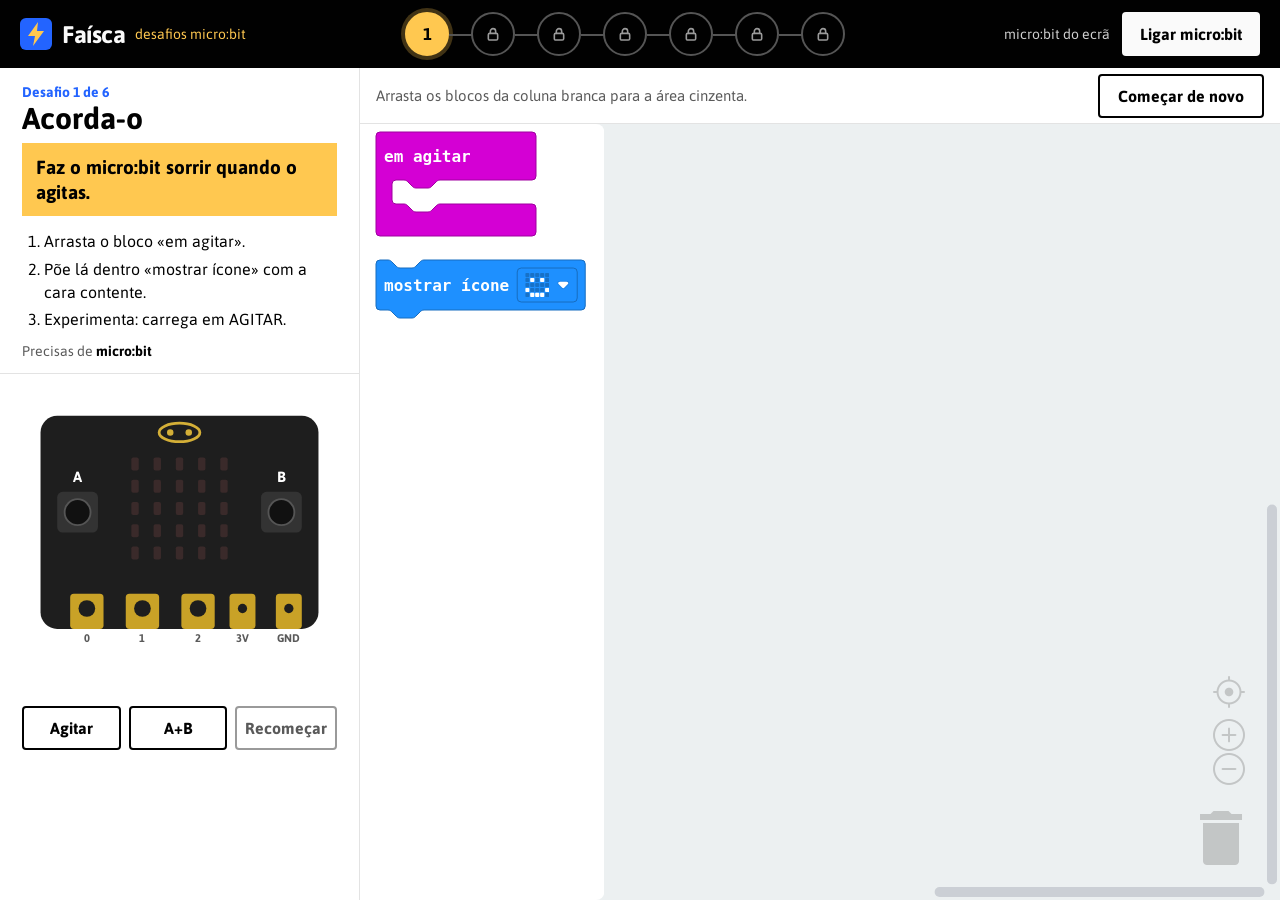
==== desafios/index.html @ 65442a3d "Faísca Desafios: blocos com aspecto MakeCode, 6 desafios que desbloqueiam blocos, micro:bit no ecrã " ====
<!doctype html>
<html lang="pt-PT">
<head>
<meta charset="utf-8">
<meta name="viewport" content="width=device-width, initial-scale=1">
<title>Faísca · Desafios micro:bit</title>
<link rel="icon" href="data:image/svg+xml,%3Csvg xmlns='http://www.w3.org/2000/svg' viewBox='0 0 32 32'%3E%3Crect width='32' height='32' rx='6' fill='%232364ff'/%3E%3Cpath d='M18 4 8 18h7l-2 10 11-15h-7z' fill='%23ffc850'/%3E%3C/svg%3E">
<link rel="stylesheet" href="css/faisca.css">
</head>
<body>
<header class="topo">
  <div class="marca">
    <svg class="marca-icone" viewBox="0 0 32 32" aria-hidden="true"><rect width="32" height="32" rx="6" fill="#2364ff"/><path d="M18 4 8 18h7l-2 10 11-15h-7z" fill="#ffc850"/></svg>
    <span class="marca-nome">Faísca</span>
    <span class="marca-sub">desafios micro:bit</span>
  </div>
  <nav class="caminho" id="caminho" aria-label="Desafios"></nav>
  <div class="ligacao">
    <span class="estado" id="estado" aria-live="polite">micro:bit do ecrã</span>
    <button type="button" class="btn btn-claro" id="btnLigar">Ligar micro:bit</button>
  </div>
</header>

<main class="palco">
  <aside class="lado">
    <section class="missao" aria-labelledby="missaoTitulo">
      <div class="missao-num" id="missaoNum">Desafio 1</div>
      <h1 id="missaoTitulo">Acorda-o</h1>
      <p class="missao-frase" id="missaoFrase"></p>
      <ol class="missao-passos" id="missaoPassos"></ol>
      <div class="missao-material"><span>Precisas de</span> <strong id="missaoMaterial"></strong></div>
    </section>

    <section class="sim" aria-label="micro:bit no ecrã">
      <div class="sim-placa" id="sim"></div>
      <div class="sim-comandos">
        <button type="button" class="btn btn-sim" id="btnAgitar">Agitar</button>
        <button type="button" class="btn btn-sim" id="btnAB">A+B</button>
        <button type="button" class="btn btn-sim" id="btnLuz" hidden>Apagar a luz</button>
        <button type="button" class="btn btn-sim btn-recomecar" id="btnRecomecar" title="Recomeçar o programa">Recomeçar</button>
      </div>
    </section>
  </aside>

  <section class="editor" aria-label="Blocos">
    <div class="editor-barra">
      <span class="editor-dica" id="editorDica">Arrasta os blocos da coluna branca para a área cinzenta.</span>
      <button type="button" class="btn btn-texto" id="btnLimparTudo">Começar de novo</button>
    </div>
    <div id="blocos" class="blocos"></div>
  </section>
</main>

<div class="festa" id="festa" hidden>
  <div class="festa-cartao" role="dialog" aria-modal="true" aria-labelledby="festaTitulo">
    <svg viewBox="0 0 120 120" class="festa-estrela" aria-hidden="true"><path d="M60 8l15 33 36 4-27 24 8 36-32-19-32 19 8-36L9 45l36-4z" fill="#ffc850" stroke="#010101" stroke-width="3" stroke-linejoin="round"/></svg>
    <h2 id="festaTitulo">Conseguiste!</h2>
    <p id="festaTexto">Desbloqueaste blocos novos.</p>
    <div class="festa-botoes">
      <button type="button" class="btn btn-texto" id="btnFicar">Ficar aqui</button>
      <button type="button" class="btn btn-escuro" id="btnSeguinte">Desafio seguinte</button>
    </div>
  </div>
</div>

<script src="vendor/blockly_compressed.js"></script>
<script src="vendor/blockly-msg-pt.js"></script>
<script src="js/blocks.js"></script>
<script src="js/sim.js"></script>
<script src="js/motor.js"></script>
<script src="js/ble.js"></script>
<script src="js/desafios.js"></script>
<script src="js/app.js"></script>
</body>
</html>
---- desafios/css/faisca.css ----
@font-face { font-family: 'Asap'; src: url('../fonts/Asap-Regular_0.ttf') format('truetype'); font-weight: 400; font-display: swap; }
@font-face { font-family: 'Asap'; src: url('../fonts/Asap-Bold_0.ttf') format('truetype'); font-weight: 700; font-display: swap; }

:root {
  --azul: #2364ff;
  --azul-escuro: #1a4fd1;
  --sol: #ffc850;
  --vermelho: #ff5050;
  --tinta: #010101;
  --parede: #fafafa;
  --cinza: #5a5a5a;
  --linha: #e3e3e3;
  --area: #ecf0f1;
}

* { box-sizing: border-box; }
html, body { height: 100%; }
body {
  margin: 0;
  background: var(--parede);
  color: var(--tinta);
  font-family: 'Asap', system-ui, sans-serif;
  display: flex;
  flex-direction: column;
  overflow: hidden;
}

/* ---------------------------------------------------------------- topo */
.topo {
  flex: 0 0 auto;
  height: 68px;
  padding: 0 20px;
  display: flex;
  align-items: center;
  gap: 24px;
  background: var(--tinta);
  color: var(--parede);
}
.marca { display: flex; align-items: center; gap: 10px; flex: 0 0 auto; }
.marca-icone { width: 32px; height: 32px; }
.marca-nome { font-size: 24px; font-weight: 700; letter-spacing: -0.5px; }
.marca-sub { font-size: 14px; color: var(--sol); }

.caminho { flex: 1 1 auto; display: flex; align-items: center; justify-content: center; gap: 0; }
.passo {
  position: relative;
  width: 44px; height: 44px;
  border-radius: 50%;
  border: 2px solid #555;
  background: transparent;
  color: #9a9a9a;
  font: 700 17px 'Asap', sans-serif;
  display: flex; align-items: center; justify-content: center;
  cursor: pointer;
}
.passo + .passo { margin-left: 22px; }
.passo + .passo::before {
  content: ''; position: absolute; right: 100%; top: 50%;
  width: 24px; height: 2px; background: #555; margin-right: 0;
}
.passo.feito { background: var(--azul); border-color: var(--azul); color: #fff; }
.passo.feito + .passo::before, .passo.feito + .passo.feito::before { background: var(--azul); }
.passo.atual { background: var(--sol); border-color: var(--sol); color: var(--tinta); box-shadow: 0 0 0 4px rgba(255, 200, 80, 0.25); }
.passo.fechado { cursor: not-allowed; }
.passo.fechado svg { width: 16px; height: 16px; }
.passo:focus-visible { outline: 3px solid #fff; outline-offset: 3px; }

.ligacao { display: flex; align-items: center; gap: 12px; flex: 0 0 auto; }
.estado { font-size: 14px; color: #cfcfcf; }
.estado.ok { color: var(--sol); font-weight: 700; }

/* ---------------------------------------------------------------- botões */
.btn {
  min-height: 44px;
  padding: 0 18px;
  border-radius: 4px;
  border: 0;
  font: 700 16px 'Asap', sans-serif;
  cursor: pointer;
}
.btn:focus-visible { outline: 3px solid var(--azul); outline-offset: 2px; }
.btn-claro { background: var(--parede); color: var(--tinta); }
.btn-claro:hover { background: #fff; }
.btn-escuro { background: var(--tinta); color: var(--parede); }
.btn-escuro:hover { background: #222; }
.btn-texto { background: transparent; color: var(--tinta); border: 2px solid var(--tinta); }
.btn-sim { background: #fff; color: var(--tinta); border: 2px solid var(--tinta); flex: 1 1 0; padding: 0 8px; }
.btn-sim:hover { background: var(--sol); }
.btn-sim[aria-pressed="true"] { background: var(--tinta); color: var(--parede); }
.btn-recomecar { border-color: #9a9a9a; color: var(--cinza); }

/* ---------------------------------------------------------------- palco */
.palco { flex: 1 1 auto; display: flex; min-height: 0; }
.lado {
  flex: 0 0 360px;
  display: flex;
  flex-direction: column;
  border-right: 1px solid var(--linha);
  background: #fff;
  overflow-y: auto;
}
.missao { padding: 16px 22px 14px; border-bottom: 1px solid var(--linha); }
.missao-num { font-size: 14px; font-weight: 700; color: var(--azul); }
.missao h1 { margin: 2px 0 8px; font-size: 30px; line-height: 1.1; }
.missao-frase {
  margin: 0 0 14px;
  padding: 12px 14px;
  background: var(--sol);
  font-size: 19px;
  font-weight: 700;
  line-height: 1.3;
}
.missao-passos { margin: 0 0 12px; padding-left: 22px; font-size: 16px; line-height: 1.45; }
.missao-passos li + li { margin-top: 4px; }
.missao-material { font-size: 14px; color: var(--cinza); }
.missao-material strong { color: var(--tinta); }

.sim { padding: 14px 22px 20px; display: flex; flex-direction: column; gap: 12px; }
.sim-placa svg { width: 100%; height: auto; max-height: 34vh; display: block; margin: 0 auto; }
.sim-comandos { display: flex; gap: 8px; flex-wrap: wrap; }
.sim-toque { cursor: pointer; outline: none; }
.sim-toque:hover > *:first-child, .sim-toque:focus-visible > *:first-child { filter: brightness(1.35); }
.sim-led { transition: opacity 60ms linear; }
@keyframes agitar { 0%,100% { transform: rotate(0) } 20% { transform: rotate(-4deg) } 40% { transform: rotate(4deg) } 60% { transform: rotate(-3deg) } 80% { transform: rotate(2deg) } }
.a-agitar { animation: agitar 420ms ease-in-out; transform-origin: 50% 50%; }

/* ---------------------------------------------------------------- editor */
.editor { flex: 1 1 auto; display: flex; flex-direction: column; min-width: 0; }
.editor-barra {
  flex: 0 0 auto;
  height: 56px;
  padding: 0 16px;
  display: flex; align-items: center; justify-content: space-between; gap: 16px;
  border-bottom: 1px solid var(--linha);
  background: #fff;
}
.editor-dica { font-size: 15px; color: var(--cinza); }
.blocos { flex: 1 1 auto; position: relative; min-height: 0; }

/* Blockly: como o MakeCode */
.blocklyFlyoutLabelText { fill: #5a5a5a !important; font: 700 14px 'Asap', sans-serif !important; }
.valor.blocklyShadow > .blocklyField .blocklyText { fill: #575e75 !important; }
.valor.blocklyShadow > .blocklyField image { filter: brightness(0.34); }
.valor.blocklyShadow > path.blocklyPath { stroke: #bfbfbf; }
.blocklyMainBackground { stroke: none !important; }
.blocklyFlyoutBackground { fill: #fff !important; }
.blocklyDropDownDiv { font-family: 'Asap', sans-serif; }
.blocklyMenuItem { font-family: 'Asap', sans-serif !important; font-size: 16px !important; }

/* ---------------------------------------------------------------- festa */
.festa {
  position: fixed; inset: 0;
  background: rgba(1, 1, 1, 0.55);
  display: flex; align-items: center; justify-content: center;
  z-index: 100;
}
.festa[hidden] { display: none; }
.festa-cartao {
  width: min(460px, calc(100vw - 32px));
  padding: 32px 32px 28px;
  background: #fff;
  border-radius: 4px;
  text-align: center;
}
.festa-estrela { width: 96px; height: 96px; animation: salto 600ms ease-out; }
@keyframes salto { 0% { transform: scale(0.3) rotate(-20deg); } 70% { transform: scale(1.1); } 100% { transform: scale(1); } }
.festa h2 { margin: 8px 0 6px; font-size: 34px; }
.festa p { margin: 0 0 22px; font-size: 18px; }
.festa-botoes { display: flex; gap: 12px; justify-content: center; flex-wrap: wrap; }

@media (max-width: 900px) {
  body { overflow: auto; }
  .topo { height: auto; flex-wrap: wrap; padding: 10px 16px; gap: 10px; }
  .caminho { order: 3; flex-basis: 100%; }
  .palco { flex-direction: column; }
  .lado { flex-basis: auto; border-right: 0; }
  .editor { min-height: 520px; }
}
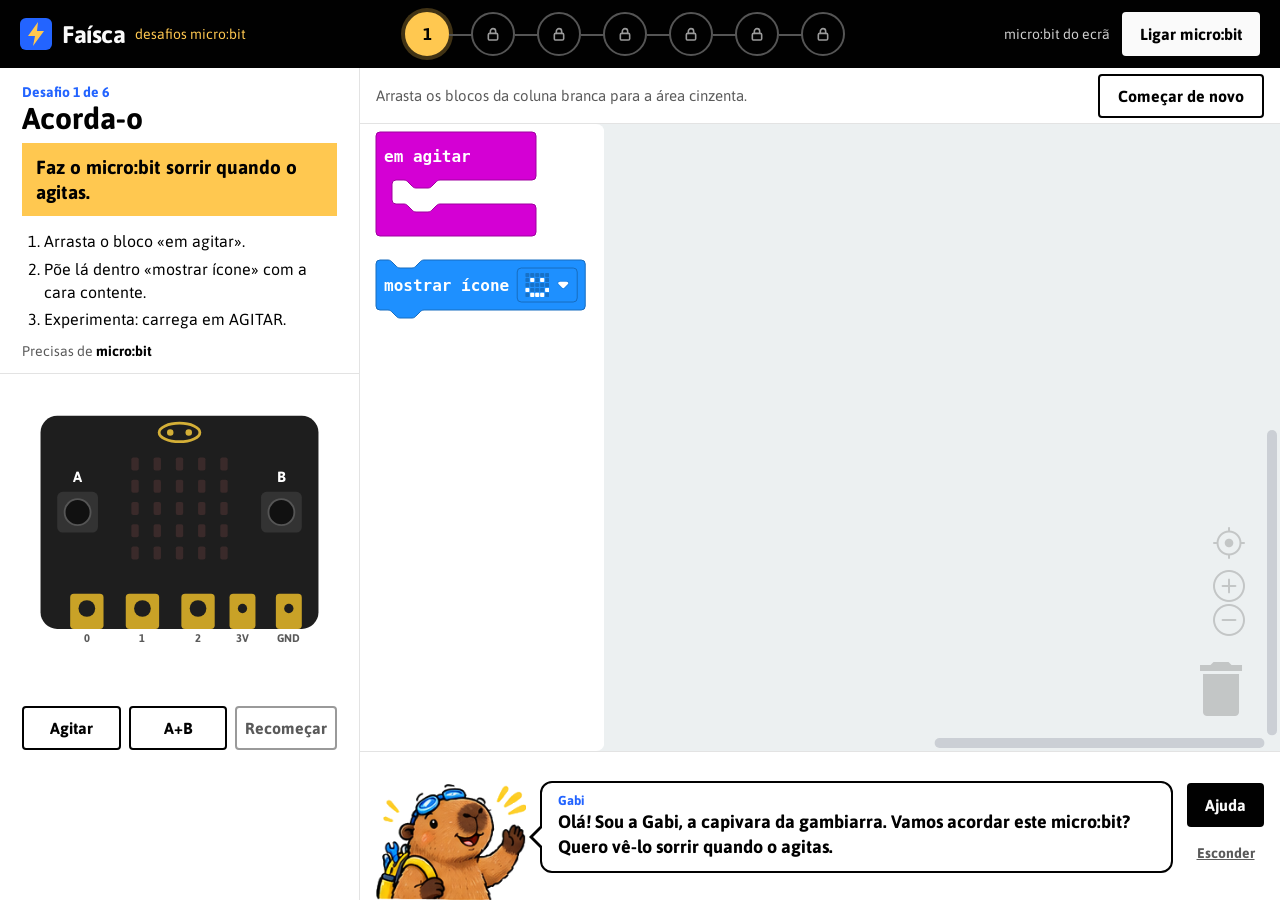
==== commit b63987e3: "Gabi, a capivara da gambiarra: tutora pedagógica da Faísca Desafios - 8 sprites aprovados (recortado" ====
--- a/desafios/index.html
+++ b/desafios/index.html
@@ -48,14 +48,30 @@
       <button type="button" class="btn btn-texto" id="btnLimparTudo">Começar de novo</button>
     </div>
     <div id="blocos" class="blocos"></div>
+    <section class="gabi" id="gabi" aria-label="Gabi, a capivara da gambiarra">
+      <button type="button" class="gabi-avatar" id="gabiAvatar" aria-expanded="true" aria-label="Esconder a Gabi">
+        <img id="gabiImg" src="img/gabi/01_boas_vindas.png" alt="Gabi">
+      </button>
+      <div class="gabi-balao" id="gabiBalao">
+        <div class="gabi-cabeca"><span class="gabi-nome">Gabi</span><span class="gabi-nivel" id="gabiNivel" hidden></span></div>
+        <p class="gabi-texto" id="gabiTexto" role="status" aria-live="polite"></p>
+      </div>
+      <div class="gabi-acoes">
+        <button type="button" class="btn btn-escuro" id="gabiAjuda">Ajuda</button>
+        <button type="button" class="btn btn-texto" id="gabiGambiarra" hidden>Ajudar a Gabi</button>
+        <button type="button" class="btn btn-texto" id="gabiVoltar" hidden>Voltar ao meu programa</button>
+        <button type="button" class="gabi-fechar" id="gabiFechar" aria-label="Esconder a Gabi">Esconder</button>
+      </div>
+    </section>
   </section>
 </main>
 
 <div class="festa" id="festa" hidden>
   <div class="festa-cartao" role="dialog" aria-modal="true" aria-labelledby="festaTitulo">
-    <svg viewBox="0 0 120 120" class="festa-estrela" aria-hidden="true"><path d="M60 8l15 33 36 4-27 24 8 36-32-19-32 19 8-36L9 45l36-4z" fill="#ffc850" stroke="#010101" stroke-width="3" stroke-linejoin="round"/></svg>
+    <img class="festa-gabi" id="festaGabi" src="img/gabi/06_a_celebrar.png" alt="Gabi a celebrar">
     <h2 id="festaTitulo">Conseguiste!</h2>
     <p id="festaTexto">Desbloqueaste blocos novos.</p>
+    <p class="festa-extra" id="festaExtra" hidden></p>
     <div class="festa-botoes">
       <button type="button" class="btn btn-texto" id="btnFicar">Ficar aqui</button>
       <button type="button" class="btn btn-escuro" id="btnSeguinte">Desafio seguinte</button>
@@ -70,6 +86,10 @@
 <script src="js/motor.js"></script>
 <script src="js/ble.js"></script>
 <script src="js/desafios.js"></script>
+<script src="js/gabi-analise.js"></script>
+<script src="js/gabi-regras.js"></script>
+<script src="js/gabi-motor.js"></script>
+<script src="js/gabi-ui.js"></script>
 <script src="js/app.js"></script>
 </body>
 </html>
--- a/desafios/css/faisca.css
+++ b/desafios/css/faisca.css
@@ -174,5 +174,85 @@
   .caminho { order: 3; flex-basis: 100%; }
   .palco { flex-direction: column; }
   .lado { flex-basis: auto; border-right: 0; }
-  .editor { min-height: 520px; }
-}
+  .editor { min-height: 560px; height: 94vh; }
+}
+
+/* ---------------------------------------------------------------- Gabi */
+.gabi {
+  flex: 0 0 auto;
+  display: flex;
+  align-items: flex-end;
+  gap: 14px;
+  padding: 8px 16px 0;
+  border-top: 1px solid var(--linha);
+  background: #fff;
+  min-height: 148px;
+}
+.gabi-avatar {
+  flex: 0 0 auto;
+  width: 150px; height: 140px;
+  padding: 0; border: 0; background: none; cursor: pointer;
+  position: relative;
+  display: flex; align-items: flex-end; justify-content: center;
+}
+.gabi-avatar img { max-width: 100%; max-height: 100%; object-fit: contain; object-position: bottom; display: block; }
+.gabi-avatar:focus-visible { outline: 3px solid var(--azul); outline-offset: 2px; }
+.gabi-avatar[data-novo]::after {
+  content: ''; position: absolute; top: 4px; right: 4px;
+  width: 14px; height: 14px; border-radius: 50%;
+  background: var(--vermelho); border: 2px solid #fff;
+}
+@keyframes gabiSalto { 0% { transform: translateY(0) } 35% { transform: translateY(-8px) } 70% { transform: translateY(0) } 85% { transform: translateY(-3px) } 100% { transform: translateY(0) } }
+.gabi-avatar.salto img { animation: gabiSalto 520ms ease-out; }
+@media (prefers-reduced-motion: reduce) { .gabi-avatar.salto img { animation: none; } }
+
+.gabi-balao {
+  flex: 1 1 auto;
+  align-self: center;
+  position: relative;
+  margin: 8px 0 14px;
+  padding: 10px 16px 12px;
+  background: #fff;
+  border: 2.5px solid var(--tinta);
+  border-radius: 12px;
+  min-width: 0;
+}
+.gabi-balao::before {
+  content: ''; position: absolute; left: -13px; bottom: 22px;
+  border: 12px solid transparent; border-right-color: var(--tinta); border-left: 0;
+}
+.gabi-balao::after {
+  content: ''; position: absolute; left: -9px; bottom: 24px;
+  border: 10px solid transparent; border-right-color: #fff; border-left: 0;
+}
+.gabi-balao.tipo-convite { border-style: dashed; }
+.gabi-balao.tipo-convite .gabi-texto { color: var(--cinza); font-weight: 400; }
+.gabi-balao.tipo-correcao, .gabi-balao.tipo-sucesso { background: #fff8e3; }
+.gabi-balao.tipo-correcao::after, .gabi-balao.tipo-sucesso::after { border-right-color: #fff8e3; }
+.gabi-cabeca { display: flex; align-items: center; gap: 10px; margin-bottom: 2px; }
+.gabi-nome { font-size: 13px; font-weight: 700; color: var(--azul); }
+.gabi-nivel { display: inline-flex; gap: 4px; }
+.gabi-nivel span { width: 9px; height: 9px; border-radius: 50%; border: 2px solid var(--tinta); }
+.gabi-nivel span.on { background: var(--sol); }
+.gabi-texto { margin: 0; font-size: 18px; font-weight: 700; line-height: 1.35; }
+
+.gabi-acoes { flex: 0 0 auto; align-self: center; display: flex; flex-direction: column; gap: 8px; padding-bottom: 6px; }
+.gabi-fechar {
+  min-height: 36px; border: 0; background: none; color: var(--cinza);
+  font: 700 14px 'Asap', sans-serif; text-decoration: underline; cursor: pointer;
+}
+
+/* recolhida: só a cabeça e o botão de ajuda */
+.gabi.recolhida { min-height: 0; padding: 4px 16px; align-items: center; }
+.gabi.recolhida .gabi-avatar { width: 60px; height: 56px; }
+.gabi.recolhida .gabi-balao, .gabi.recolhida .gabi-fechar, .gabi.recolhida #gabiGambiarra { display: none; }
+.gabi.recolhida .gabi-acoes { flex-direction: row; padding: 0; }
+
+.festa-gabi { width: 150px; height: auto; animation: salto 600ms ease-out; }
+.festa-extra { margin: -8px 0 22px !important; font-size: 16px !important; color: var(--cinza); }
+
+@media (max-width: 900px) {
+  .gabi-avatar { width: 96px; height: 92px; }
+  .gabi-texto { font-size: 16px; }
+  .gabi { min-height: 108px; }
+}
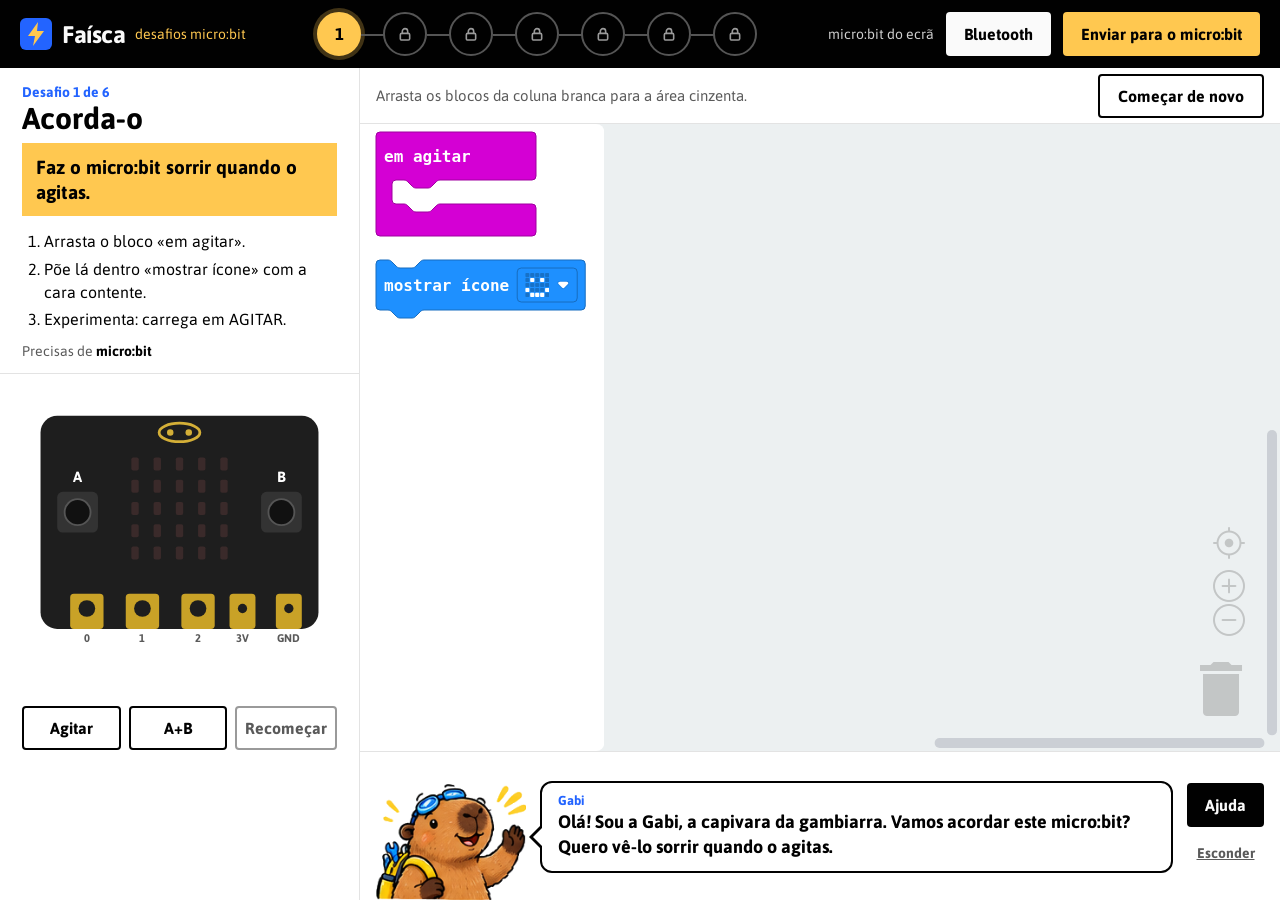
==== commit e367939f: "Enviar para o micro:bit: blocos → MicroPython → .hex (offline, por USB) Co-Authored-By: Claude Opus " ====
--- a/desafios/index.html
+++ b/desafios/index.html
@@ -17,7 +17,8 @@
   <nav class="caminho" id="caminho" aria-label="Desafios"></nav>
   <div class="ligacao">
     <span class="estado" id="estado" aria-live="polite">micro:bit do ecrã</span>
-    <button type="button" class="btn btn-claro" id="btnLigar">Ligar micro:bit</button>
+    <button type="button" class="btn btn-claro btn-bt" id="btnLigar" title="Ligar por Bluetooth">Bluetooth</button>
+    <button type="button" class="btn btn-enviar" id="btnEnviar">Enviar para o micro:bit</button>
   </div>
 </header>
 
@@ -79,6 +80,23 @@
   </div>
 </div>
 
+<div class="festa" id="enviar" hidden>
+  <div class="festa-cartao enviar-cartao" role="dialog" aria-modal="true" aria-labelledby="enviarTitulo">
+    <h2 id="enviarTitulo">Enviar para o micro:bit</h2>
+    <ol class="enviar-passos">
+      <li>Liga o micro:bit ao computador com o <strong>cabo USB</strong>.</li>
+      <li id="enviarPasso2">Carrega em <strong>Gravar</strong> e escolhe a pasta <strong>MICROBIT</strong>.</li>
+      <li>Espera que a luz amarela pare de piscar. Pronto, o programa já está lá dentro!</li>
+    </ol>
+    <p class="enviar-estado" id="enviarEstado" aria-live="polite"></p>
+    <div class="festa-botoes">
+      <button type="button" class="btn btn-texto" id="btnEnviarFechar">Fechar</button>
+      <button type="button" class="btn btn-claro" id="btnDescarregar">Descarregar ficheiro</button>
+      <button type="button" class="btn btn-escuro" id="btnGravar">Gravar</button>
+    </div>
+  </div>
+</div>
+
 <script src="vendor/blockly_compressed.js"></script>
 <script src="vendor/blockly-msg-pt.js"></script>
 <script src="js/blocks.js"></script>
@@ -90,6 +108,7 @@
 <script src="js/gabi-regras.js"></script>
 <script src="js/gabi-motor.js"></script>
 <script src="js/gabi-ui.js"></script>
+<script src="js/hex.js"></script>
 <script src="js/app.js"></script>
 </body>
 </html>
--- a/desafios/css/faisca.css
+++ b/desafios/css/faisca.css
@@ -256,3 +256,15 @@
   .gabi-texto { font-size: 16px; }
   .gabi { min-height: 108px; }
 }
+
+/* Enviar para o micro:bit (.hex) */
+.enviar-cartao { width: min(580px, calc(100vw - 32px)); text-align: left; }
+.enviar-cartao h2 { text-align: center; }
+.enviar-passos { margin: 0 0 16px; padding-left: 28px; font-size: 18px; line-height: 1.45; }
+.enviar-passos li { margin-bottom: 8px; }
+.enviar .festa-botoes, .enviar-cartao .festa-botoes { justify-content: flex-end; }
+.enviar-cartao .enviar-estado { min-height: 24px; margin: 0 0 16px; font-size: 16px; color: var(--cinza); }
+.enviar-cartao .enviar-estado.ok { color: #1a7f37; font-weight: 700; }
+.enviar-cartao .enviar-estado.erro { color: #b42318; }
+.btn-enviar { background: var(--sol); color: var(--tinta); }
+.btn-enviar:hover { background: #fff; }
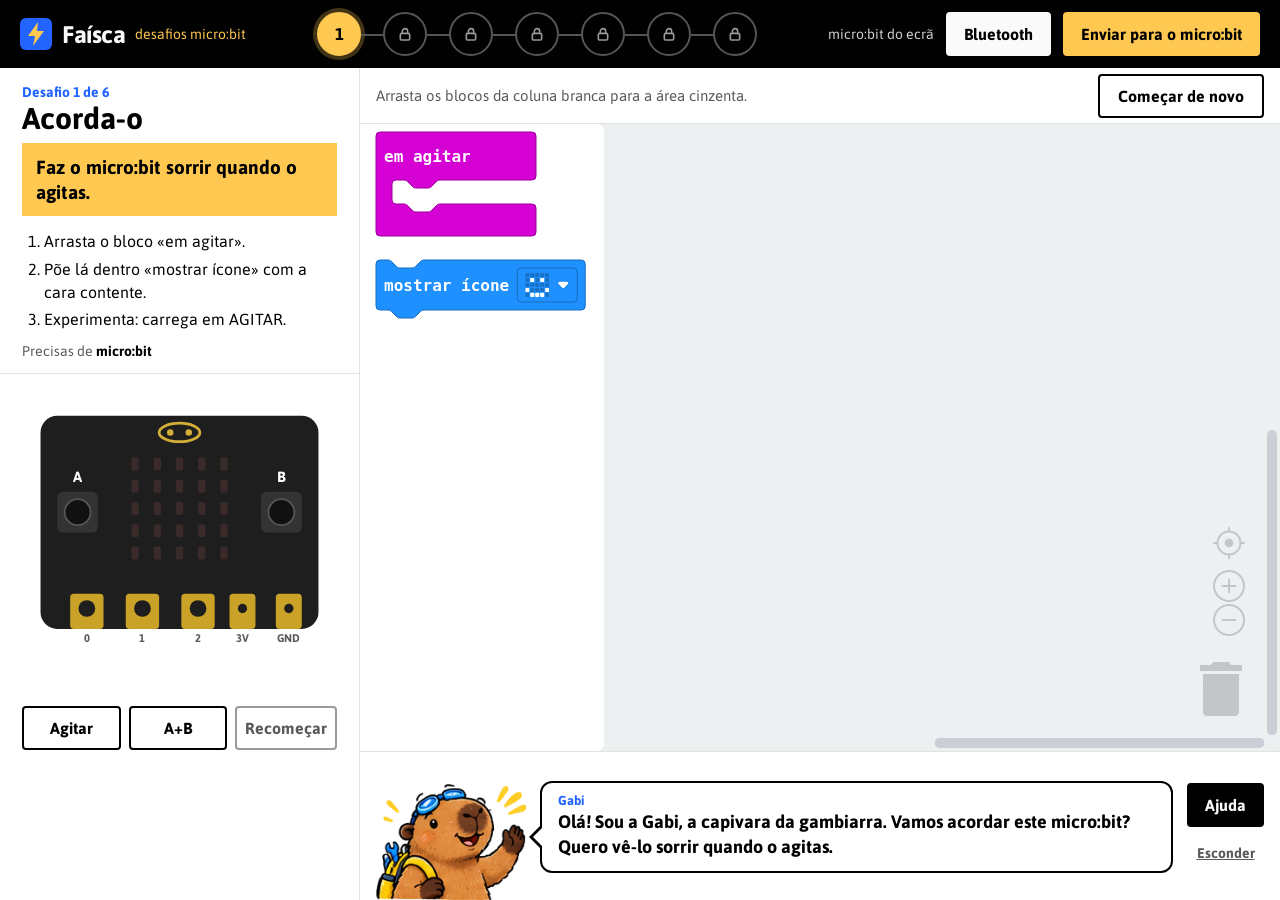
==== commit 539edb24: "feat(desafios): split mascot/content into packs; add Nico pack (Buinho Educativo) - Engine is now ma" ====
--- a/desafios/index.html
+++ b/desafios/index.html
@@ -4,15 +4,16 @@
 <meta charset="utf-8">
 <meta name="viewport" content="width=device-width, initial-scale=1">
 <title>Faísca · Desafios micro:bit</title>
+<script src="js/pacote.js"></script>
 <link rel="icon" href="data:image/svg+xml,%3Csvg xmlns='http://www.w3.org/2000/svg' viewBox='0 0 32 32'%3E%3Crect width='32' height='32' rx='6' fill='%232364ff'/%3E%3Cpath d='M18 4 8 18h7l-2 10 11-15h-7z' fill='%23ffc850'/%3E%3C/svg%3E">
 <link rel="stylesheet" href="css/faisca.css">
 </head>
 <body>
 <header class="topo">
   <div class="marca">
-    <svg class="marca-icone" viewBox="0 0 32 32" aria-hidden="true"><rect width="32" height="32" rx="6" fill="#2364ff"/><path d="M18 4 8 18h7l-2 10 11-15h-7z" fill="#ffc850"/></svg>
-    <span class="marca-nome">Faísca</span>
-    <span class="marca-sub">desafios micro:bit</span>
+    <span class="marca-icone-caixa" id="marcaIcone"></span>
+    <span class="marca-nome" id="marcaNome"></span>
+    <span class="marca-sub" id="marcaSub"></span>
   </div>
   <nav class="caminho" id="caminho" aria-label="Desafios"></nav>
   <div class="ligacao">
@@ -49,19 +50,19 @@
       <button type="button" class="btn btn-texto" id="btnLimparTudo">Começar de novo</button>
     </div>
     <div id="blocos" class="blocos"></div>
-    <section class="gabi" id="gabi" aria-label="Gabi, a capivara da gambiarra">
-      <button type="button" class="gabi-avatar" id="gabiAvatar" aria-expanded="true" aria-label="Esconder a Gabi">
-        <img id="gabiImg" src="img/gabi/01_boas_vindas.png" alt="Gabi">
+    <section class="tutor" id="tutor" aria-label="Mascote">
+      <button type="button" class="tutor-avatar" id="tutorAvatar" aria-expanded="true" aria-label="Esconder a mascote">
+        <img id="tutorImg" src="" alt="">
       </button>
-      <div class="gabi-balao" id="gabiBalao">
-        <div class="gabi-cabeca"><span class="gabi-nome">Gabi</span><span class="gabi-nivel" id="gabiNivel" hidden></span></div>
-        <p class="gabi-texto" id="gabiTexto" role="status" aria-live="polite"></p>
+      <div class="tutor-balao" id="tutorBalao">
+        <div class="tutor-cabeca"><span class="tutor-nome" id="tutorNome"></span><span class="tutor-nivel" id="tutorNivel" hidden></span></div>
+        <p class="tutor-texto" id="tutorTexto" role="status" aria-live="polite"></p>
       </div>
-      <div class="gabi-acoes">
-        <button type="button" class="btn btn-escuro" id="gabiAjuda">Ajuda</button>
-        <button type="button" class="btn btn-texto" id="gabiGambiarra" hidden>Ajudar a Gabi</button>
-        <button type="button" class="btn btn-texto" id="gabiVoltar" hidden>Voltar ao meu programa</button>
-        <button type="button" class="gabi-fechar" id="gabiFechar" aria-label="Esconder a Gabi">Esconder</button>
+      <div class="tutor-acoes">
+        <button type="button" class="btn btn-escuro" id="tutorAjuda">Ajuda</button>
+        <button type="button" class="btn btn-texto" id="tutorGambiarra" hidden></button>
+        <button type="button" class="btn btn-texto" id="tutorVoltar" hidden>Voltar ao meu programa</button>
+        <button type="button" class="tutor-fechar" id="tutorFechar" aria-label="Esconder a mascote">Esconder</button>
       </div>
     </section>
   </section>
@@ -69,7 +70,7 @@
 
 <div class="festa" id="festa" hidden>
   <div class="festa-cartao" role="dialog" aria-modal="true" aria-labelledby="festaTitulo">
-    <img class="festa-gabi" id="festaGabi" src="img/gabi/06_a_celebrar.png" alt="Gabi a celebrar">
+    <img class="festa-mascote" id="festaMascote" src="" alt="">
     <h2 id="festaTitulo">Conseguiste!</h2>
     <p id="festaTexto">Desbloqueaste blocos novos.</p>
     <p class="festa-extra" id="festaExtra" hidden></p>
@@ -104,10 +105,10 @@
 <script src="js/motor.js"></script>
 <script src="js/ble.js"></script>
 <script src="js/desafios.js"></script>
-<script src="js/gabi-analise.js"></script>
-<script src="js/gabi-regras.js"></script>
-<script src="js/gabi-motor.js"></script>
-<script src="js/gabi-ui.js"></script>
+<script src="js/tutor-analise.js"></script>
+<script>Faisca.carregarPacote();</script>
+<script src="js/tutor-motor.js"></script>
+<script src="js/tutor-ui.js"></script>
 <script src="js/hex.js"></script>
 <script src="js/app.js"></script>
 </body>
--- a/desafios/css/faisca.css
+++ b/desafios/css/faisca.css
@@ -38,6 +38,8 @@
 }
 .marca { display: flex; align-items: center; gap: 10px; flex: 0 0 auto; }
 .marca-icone { width: 32px; height: 32px; }
+.marca-icone-caixa { display: flex; }
+.marca-icone-caixa img { width: 40px; height: 40px; border-radius: 50%; object-fit: cover; background: #fff; }
 .marca-nome { font-size: 24px; font-weight: 700; letter-spacing: -0.5px; }
 .marca-sub { font-size: 14px; color: var(--sol); }
 
@@ -177,8 +179,8 @@
   .editor { min-height: 560px; height: 94vh; }
 }
 
-/* ---------------------------------------------------------------- Gabi */
-.gabi {
+/* ---------------------------------------------------------------- Mascote (tutor) */
+.tutor {
   flex: 0 0 auto;
   display: flex;
   align-items: flex-end;
@@ -188,25 +190,25 @@
   background: #fff;
   min-height: 148px;
 }
-.gabi-avatar {
+.tutor-avatar {
   flex: 0 0 auto;
   width: 150px; height: 140px;
   padding: 0; border: 0; background: none; cursor: pointer;
   position: relative;
   display: flex; align-items: flex-end; justify-content: center;
 }
-.gabi-avatar img { max-width: 100%; max-height: 100%; object-fit: contain; object-position: bottom; display: block; }
-.gabi-avatar:focus-visible { outline: 3px solid var(--azul); outline-offset: 2px; }
-.gabi-avatar[data-novo]::after {
+.tutor-avatar img { max-width: 100%; max-height: 100%; object-fit: contain; object-position: bottom; display: block; }
+.tutor-avatar:focus-visible { outline: 3px solid var(--azul); outline-offset: 2px; }
+.tutor-avatar[data-novo]::after {
   content: ''; position: absolute; top: 4px; right: 4px;
   width: 14px; height: 14px; border-radius: 50%;
   background: var(--vermelho); border: 2px solid #fff;
 }
-@keyframes gabiSalto { 0% { transform: translateY(0) } 35% { transform: translateY(-8px) } 70% { transform: translateY(0) } 85% { transform: translateY(-3px) } 100% { transform: translateY(0) } }
-.gabi-avatar.salto img { animation: gabiSalto 520ms ease-out; }
-@media (prefers-reduced-motion: reduce) { .gabi-avatar.salto img { animation: none; } }
-
-.gabi-balao {
+@keyframes tutorSalto { 0% { transform: translateY(0) } 35% { transform: translateY(-8px) } 70% { transform: translateY(0) } 85% { transform: translateY(-3px) } 100% { transform: translateY(0) } }
+.tutor-avatar.salto img { animation: tutorSalto 520ms ease-out; }
+@media (prefers-reduced-motion: reduce) { .tutor-avatar.salto img { animation: none; } }
+
+.tutor-balao {
   flex: 1 1 auto;
   align-self: center;
   position: relative;
@@ -217,44 +219,44 @@
   border-radius: 12px;
   min-width: 0;
 }
-.gabi-balao::before {
+.tutor-balao::before {
   content: ''; position: absolute; left: -13px; bottom: 22px;
   border: 12px solid transparent; border-right-color: var(--tinta); border-left: 0;
 }
-.gabi-balao::after {
+.tutor-balao::after {
   content: ''; position: absolute; left: -9px; bottom: 24px;
   border: 10px solid transparent; border-right-color: #fff; border-left: 0;
 }
-.gabi-balao.tipo-convite { border-style: dashed; }
-.gabi-balao.tipo-convite .gabi-texto { color: var(--cinza); font-weight: 400; }
-.gabi-balao.tipo-correcao, .gabi-balao.tipo-sucesso { background: #fff8e3; }
-.gabi-balao.tipo-correcao::after, .gabi-balao.tipo-sucesso::after { border-right-color: #fff8e3; }
-.gabi-cabeca { display: flex; align-items: center; gap: 10px; margin-bottom: 2px; }
-.gabi-nome { font-size: 13px; font-weight: 700; color: var(--azul); }
-.gabi-nivel { display: inline-flex; gap: 4px; }
-.gabi-nivel span { width: 9px; height: 9px; border-radius: 50%; border: 2px solid var(--tinta); }
-.gabi-nivel span.on { background: var(--sol); }
-.gabi-texto { margin: 0; font-size: 18px; font-weight: 700; line-height: 1.35; }
-
-.gabi-acoes { flex: 0 0 auto; align-self: center; display: flex; flex-direction: column; gap: 8px; padding-bottom: 6px; }
-.gabi-fechar {
+.tutor-balao.tipo-convite { border-style: dashed; }
+.tutor-balao.tipo-convite .tutor-texto { color: var(--cinza); font-weight: 400; }
+.tutor-balao.tipo-correcao, .tutor-balao.tipo-sucesso { background: #fff8e3; }
+.tutor-balao.tipo-correcao::after, .tutor-balao.tipo-sucesso::after { border-right-color: #fff8e3; }
+.tutor-cabeca { display: flex; align-items: center; gap: 10px; margin-bottom: 2px; }
+.tutor-nome { font-size: 13px; font-weight: 700; color: var(--azul); }
+.tutor-nivel { display: inline-flex; gap: 4px; }
+.tutor-nivel span { width: 9px; height: 9px; border-radius: 50%; border: 2px solid var(--tinta); }
+.tutor-nivel span.on { background: var(--sol); }
+.tutor-texto { margin: 0; font-size: 18px; font-weight: 700; line-height: 1.35; }
+
+.tutor-acoes { flex: 0 0 auto; align-self: center; display: flex; flex-direction: column; gap: 8px; padding-bottom: 6px; }
+.tutor-fechar {
   min-height: 36px; border: 0; background: none; color: var(--cinza);
   font: 700 14px 'Asap', sans-serif; text-decoration: underline; cursor: pointer;
 }
 
 /* recolhida: só a cabeça e o botão de ajuda */
-.gabi.recolhida { min-height: 0; padding: 4px 16px; align-items: center; }
-.gabi.recolhida .gabi-avatar { width: 60px; height: 56px; }
-.gabi.recolhida .gabi-balao, .gabi.recolhida .gabi-fechar, .gabi.recolhida #gabiGambiarra { display: none; }
-.gabi.recolhida .gabi-acoes { flex-direction: row; padding: 0; }
-
-.festa-gabi { width: 150px; height: auto; animation: salto 600ms ease-out; }
+.tutor.recolhida { min-height: 0; padding: 4px 16px; align-items: center; }
+.tutor.recolhida .tutor-avatar { width: 60px; height: 56px; }
+.tutor.recolhida .tutor-balao, .tutor.recolhida .tutor-fechar, .tutor.recolhida #tutorGambiarra { display: none; }
+.tutor.recolhida .tutor-acoes { flex-direction: row; padding: 0; }
+
+.festa-mascote { width: 150px; height: auto; animation: salto 600ms ease-out; }
 .festa-extra { margin: -8px 0 22px !important; font-size: 16px !important; color: var(--cinza); }
 
 @media (max-width: 900px) {
-  .gabi-avatar { width: 96px; height: 92px; }
-  .gabi-texto { font-size: 16px; }
-  .gabi { min-height: 108px; }
+  .tutor-avatar { width: 96px; height: 92px; }
+  .tutor-texto { font-size: 16px; }
+  .tutor { min-height: 108px; }
 }
 
 /* Enviar para o micro:bit (.hex) */
@@ -268,3 +270,20 @@
 .enviar-cartao .enviar-estado.erro { color: #b42318; }
 .btn-enviar { background: var(--sol); color: var(--tinta); }
 .btn-enviar:hover { background: #fff; }
+
+/* ---------------------------------------------------------------- tema Nico (Buinho Educativo)
+   Creme, azul e laranja do Buinho Educativo. Os blocos mantêm as cores do MakeCode. */
+html[data-pacote="nico"] {
+  --azul: #2038a6;
+  --azul-escuro: #172a80;
+  --sol: #fa6415;
+  --parede: #faf0e1;
+}
+html[data-pacote="nico"] .topo { background: var(--azul); }
+html[data-pacote="nico"] .tutor-balao.tipo-correcao,
+html[data-pacote="nico"] .tutor-balao.tipo-sucesso { background: #fff3e6; }
+html[data-pacote="nico"] .tutor-balao.tipo-correcao::after,
+html[data-pacote="nico"] .tutor-balao.tipo-sucesso::after { border-right-color: #fff3e6; }
+html[data-pacote="nico"] .passo.feito { background: #fff; border-color: #fff; color: var(--azul); }
+html[data-pacote="nico"] .passo.feito + .passo::before { background: #fff; }
+html[data-pacote="nico"] .passo.atual { box-shadow: 0 0 0 4px rgba(250, 100, 21, 0.3); }
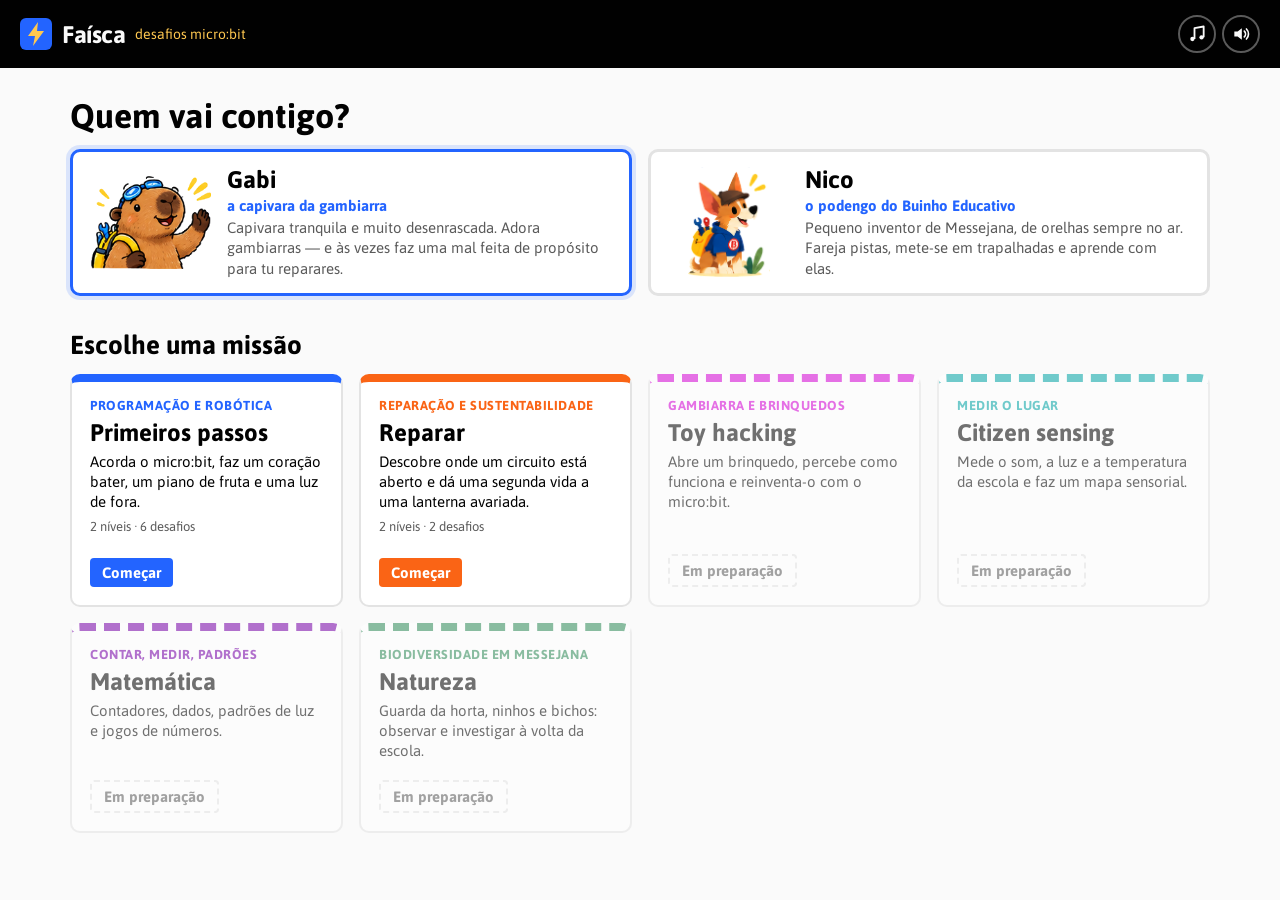
==== commit f9853a24: "feat(desafios): choose mascot × mission, levels, music and sound effects - Start screen: pick the ma" ====
--- a/desafios/index.html
+++ b/desafios/index.html
@@ -4,12 +4,38 @@
 <meta charset="utf-8">
 <meta name="viewport" content="width=device-width, initial-scale=1">
 <title>Faísca · Desafios micro:bit</title>
-<script src="js/pacote.js"></script>
+<script src="js/escolha.js"></script>
 <link rel="icon" href="data:image/svg+xml,%3Csvg xmlns='http://www.w3.org/2000/svg' viewBox='0 0 32 32'%3E%3Crect width='32' height='32' rx='6' fill='%232364ff'/%3E%3Cpath d='M18 4 8 18h7l-2 10 11-15h-7z' fill='%23ffc850'/%3E%3C/svg%3E">
 <link rel="stylesheet" href="css/faisca.css">
 </head>
 <body>
+<!-- ============================================================ ecrã inicial -->
+<div class="inicio" id="inicio" hidden>
+  <header class="inicio-topo">
+    <span class="marca-icone-caixa" id="inicioIcone"></span>
+    <span class="marca-nome" id="inicioMarca"></span>
+    <span class="marca-sub" id="inicioSub"></span>
+    <span class="espaco"></span>
+    <div class="sons" data-sons></div>
+  </header>
+  <main class="inicio-corpo">
+    <section aria-labelledby="tMascote">
+      <h1 id="tMascote">Quem vai contigo?</h1>
+      <div class="mascotes" id="listaMascotes" role="radiogroup" aria-labelledby="tMascote"></div>
+    </section>
+    <section aria-labelledby="tMissoes">
+      <h2 id="tMissoes">Escolhe uma missão</h2>
+      <div class="missoes" id="listaMissoes"></div>
+    </section>
+  </main>
+</div>
+
+<!-- ============================================================ desafios -->
 <header class="topo">
+  <a class="btn-missoes" id="btnMissoes" href="index.html" title="Escolher missão ou mascote">
+    <svg viewBox="0 0 24 24" aria-hidden="true"><path d="M3 6h18M3 12h18M3 18h18" stroke="currentColor" stroke-width="2.4" stroke-linecap="round"/></svg>
+    <span>Missões</span>
+  </a>
   <div class="marca">
     <span class="marca-icone-caixa" id="marcaIcone"></span>
     <span class="marca-nome" id="marcaNome"></span>
@@ -17,6 +43,7 @@
   </div>
   <nav class="caminho" id="caminho" aria-label="Desafios"></nav>
   <div class="ligacao">
+    <div class="sons" data-sons></div>
     <span class="estado" id="estado" aria-live="polite">micro:bit do ecrã</span>
     <button type="button" class="btn btn-claro btn-bt" id="btnLigar" title="Ligar por Bluetooth">Bluetooth</button>
     <button type="button" class="btn btn-enviar" id="btnEnviar">Enviar para o micro:bit</button>
@@ -87,9 +114,11 @@
     <ol class="enviar-passos">
       <li>Liga o micro:bit ao computador com o <strong>cabo USB</strong>.</li>
       <li id="enviarPasso2">Carrega em <strong>Gravar</strong> e escolhe a pasta <strong>MICROBIT</strong>.</li>
-      <li>Espera que a luz amarela pare de piscar. Pronto, o programa já está lá dentro!</li>
+      <li id="enviarPasso3" hidden>Abre a pasta <strong>Transferências</strong> e arrasta o ficheiro para a pasta <strong>MICROBIT</strong> (aparece como se fosse uma pen).</li>
+      <li>A luz amarela do micro:bit pisca enquanto grava. <strong>Espera que pare</strong> — pronto, o programa já está lá dentro!</li>
     </ol>
     <p class="enviar-estado" id="enviarEstado" aria-live="polite"></p>
+    <p class="enviar-nota" id="enviarNota" hidden>Dica: no <strong>Chrome</strong> ou no <strong>Edge</strong> aparece o botão <strong>Gravar</strong>, que grava diretamente no micro:bit sem teres de arrastar.</p>
     <div class="festa-botoes">
       <button type="button" class="btn btn-texto" id="btnEnviarFechar">Fechar</button>
       <button type="button" class="btn btn-claro" id="btnDescarregar">Descarregar ficheiro</button>
@@ -102,14 +131,20 @@
 <script src="vendor/blockly-msg-pt.js"></script>
 <script src="js/blocks.js"></script>
 <script src="js/sim.js"></script>
+<script src="js/som.js"></script>
 <script src="js/motor.js"></script>
 <script src="js/ble.js"></script>
 <script src="js/desafios.js"></script>
 <script src="js/tutor-analise.js"></script>
-<script>Faisca.carregarPacote();</script>
+<!-- mascotes e missões: para acrescentar uma, juntar aqui o script -->
+<script src="mascotes/gabi.js"></script>
+<script src="mascotes/nico.js"></script>
+<script src="missoes/primeiros-passos.js"></script>
+<script src="missoes/reparar.js"></script>
 <script src="js/tutor-motor.js"></script>
 <script src="js/tutor-ui.js"></script>
 <script src="js/hex.js"></script>
+<script src="js/inicio.js"></script>
 <script src="js/app.js"></script>
 </body>
 </html>
--- a/desafios/css/faisca.css
+++ b/desafios/css/faisca.css
@@ -273,17 +273,88 @@
 
 /* ---------------------------------------------------------------- tema Nico (Buinho Educativo)
    Creme, azul e laranja do Buinho Educativo. Os blocos mantêm as cores do MakeCode. */
-html[data-pacote="nico"] {
+html[data-mascote="nico"] {
   --azul: #2038a6;
   --azul-escuro: #172a80;
   --sol: #fa6415;
   --parede: #faf0e1;
 }
-html[data-pacote="nico"] .topo { background: var(--azul); }
-html[data-pacote="nico"] .tutor-balao.tipo-correcao,
-html[data-pacote="nico"] .tutor-balao.tipo-sucesso { background: #fff3e6; }
-html[data-pacote="nico"] .tutor-balao.tipo-correcao::after,
-html[data-pacote="nico"] .tutor-balao.tipo-sucesso::after { border-right-color: #fff3e6; }
-html[data-pacote="nico"] .passo.feito { background: #fff; border-color: #fff; color: var(--azul); }
-html[data-pacote="nico"] .passo.feito + .passo::before { background: #fff; }
-html[data-pacote="nico"] .passo.atual { box-shadow: 0 0 0 4px rgba(250, 100, 21, 0.3); }
+html[data-mascote="nico"] .topo { background: var(--azul); }
+html[data-mascote="nico"] .tutor-balao.tipo-correcao,
+html[data-mascote="nico"] .tutor-balao.tipo-sucesso { background: #fff3e6; }
+html[data-mascote="nico"] .tutor-balao.tipo-correcao::after,
+html[data-mascote="nico"] .tutor-balao.tipo-sucesso::after { border-right-color: #fff3e6; }
+html[data-mascote="nico"] .passo.feito { background: #fff; border-color: #fff; color: var(--azul); }
+html[data-mascote="nico"] .passo.feito + .passo::before { background: #fff; }
+html[data-mascote="nico"] .passo.atual { box-shadow: 0 0 0 4px rgba(250, 100, 21, 0.3); }
+
+/* ---------------------------------------------------------------- missões, níveis e som */
+.btn-missoes {
+  display: inline-flex; align-items: center; gap: 6px; flex: 0 0 auto;
+  color: var(--parede); text-decoration: none; font-weight: 700; font-size: 14px;
+  padding: 8px 10px; border: 2px solid rgba(255,255,255,0.35); border-radius: 4px;
+}
+.btn-missoes svg { width: 18px; height: 18px; }
+.btn-missoes:hover, .btn-missoes:focus-visible { border-color: #fff; outline: none; }
+.passo.novo-nivel { margin-left: 46px; }
+.passo.novo-nivel::before { background: repeating-linear-gradient(90deg, rgba(255,255,255,0.6) 0 4px, transparent 4px 8px) !important; }
+.sons { display: flex; gap: 6px; }
+.btn-som {
+  width: 38px; height: 38px; display: grid; place-items: center; cursor: pointer;
+  background: transparent; color: var(--parede); border: 2px solid rgba(255,255,255,0.35); border-radius: 50%;
+}
+.btn-som svg { width: 20px; height: 20px; }
+.btn-som[aria-pressed="false"] { opacity: 0.45; }
+.btn-som[aria-pressed="false"]::after { content: ''; position: absolute; width: 26px; height: 2px; background: currentColor; transform: rotate(-45deg); }
+.btn-som { position: relative; }
+.btn-som:hover, .btn-som:focus-visible { border-color: #fff; outline: none; }
+.enviar-nota { margin: 0 0 12px; font-size: 14px; color: var(--cinza); }
+
+/* ---------------------------------------------------------------- ecrã inicial */
+body.modo-inicio > .topo, body.modo-inicio > .palco { display: none; }
+.inicio { position: fixed; inset: 0; overflow: auto; background: var(--parede); display: flex; flex-direction: column; }
+.inicio[hidden] { display: none; }
+.inicio-topo { flex: 0 0 auto; height: 68px; padding: 0 20px; display: flex; align-items: center; gap: 10px; background: var(--tinta); color: var(--parede); }
+html[data-mascote="nico"] .inicio-topo { background: var(--azul); }
+.inicio-topo .espaco { flex: 1; }
+.inicio-corpo { width: 100%; max-width: 1180px; margin: 0 auto; padding: 28px 20px 48px; }
+.inicio h1 { font-size: 34px; margin: 0 0 14px; }
+.inicio h2 { font-size: 26px; margin: 34px 0 14px; }
+.mascotes { display: grid; grid-template-columns: repeat(auto-fit, minmax(300px, 1fr)); gap: 16px; }
+.cartao-mascote {
+  display: flex; align-items: center; gap: 16px; text-align: left; cursor: pointer;
+  background: #fff; border: 3px solid var(--linha); border-radius: 10px; padding: 14px 18px; font: inherit; color: inherit;
+  transition: border-color 120ms, transform 120ms;
+}
+.cartao-mascote img { width: 120px; height: 110px; object-fit: contain; flex: 0 0 auto; }
+.cartao-mascote:hover { transform: translateY(-2px); }
+.cartao-mascote[aria-checked="true"] { border-color: var(--azul); box-shadow: 0 0 0 4px rgba(35, 100, 255, 0.15); }
+.cartao-mascote:focus-visible { outline: 3px solid var(--azul); outline-offset: 2px; }
+.cm-texto { display: flex; flex-direction: column; gap: 4px; }
+.cm-texto strong { font-size: 24px; }
+.cm-texto em { font-style: normal; color: var(--azul); font-weight: 700; font-size: 15px; }
+.cm-perfil { font-size: 15px; color: var(--cinza); line-height: 1.35; }
+.missoes { display: grid; grid-template-columns: repeat(auto-fill, minmax(250px, 1fr)); gap: 16px; }
+.cartao-missao {
+  position: relative; display: flex; flex-direction: column; gap: 6px; text-align: left; cursor: pointer;
+  background: #fff; border: 2px solid var(--linha); border-top: 8px solid var(--cor); border-radius: 10px;
+  padding: 16px 18px 18px; font: inherit; color: inherit; min-height: 210px;
+  transition: transform 120ms, box-shadow 120ms;
+}
+.cartao-missao:hover { transform: translateY(-3px); box-shadow: 0 6px 18px rgba(0,0,0,0.08); }
+.cartao-missao:focus-visible { outline: 3px solid var(--cor); outline-offset: 2px; }
+.cartao-missao strong { font-size: 24px; }
+.cx-tema { font-size: 13px; font-weight: 700; text-transform: uppercase; letter-spacing: 0.04em; color: var(--cor); }
+.cx-desc { font-size: 15px; line-height: 1.35; color: var(--tinta); flex: 1; }
+.cx-niveis { font-size: 13px; color: var(--cinza); }
+.cx-barra { height: 8px; background: var(--linha); border-radius: 4px; overflow: hidden; }
+.cx-barra span { display: block; height: 100%; background: var(--cor); }
+.cx-feito { align-self: flex-start; margin-top: 4px; font-weight: 700; font-size: 15px; padding: 6px 12px; border-radius: 4px; background: var(--cor); color: #fff; }
+.cartao-missao.em-preparacao { cursor: default; opacity: 0.55; border-top-style: dashed; }
+.cartao-missao.em-preparacao:hover { transform: none; box-shadow: none; }
+.cartao-missao.em-preparacao .cx-feito { background: transparent; color: var(--cinza); border: 2px dashed var(--linha); }
+@media (max-width: 700px) { .cartao-mascote img { width: 84px; height: 80px; } .inicio h1 { font-size: 28px; } }
+/* barra do topo: o estado só aparece quando há micro:bit verdadeiro ligado (ganha espaço para missões e som) */
+.topo .estado:not(.ok):not(.aviso) { display: none; }
+.passo.novo-nivel { margin-left: 34px; }
+@media (max-width: 1400px) { .topo .marca-sub { display: none; } .topo { gap: 16px; } }
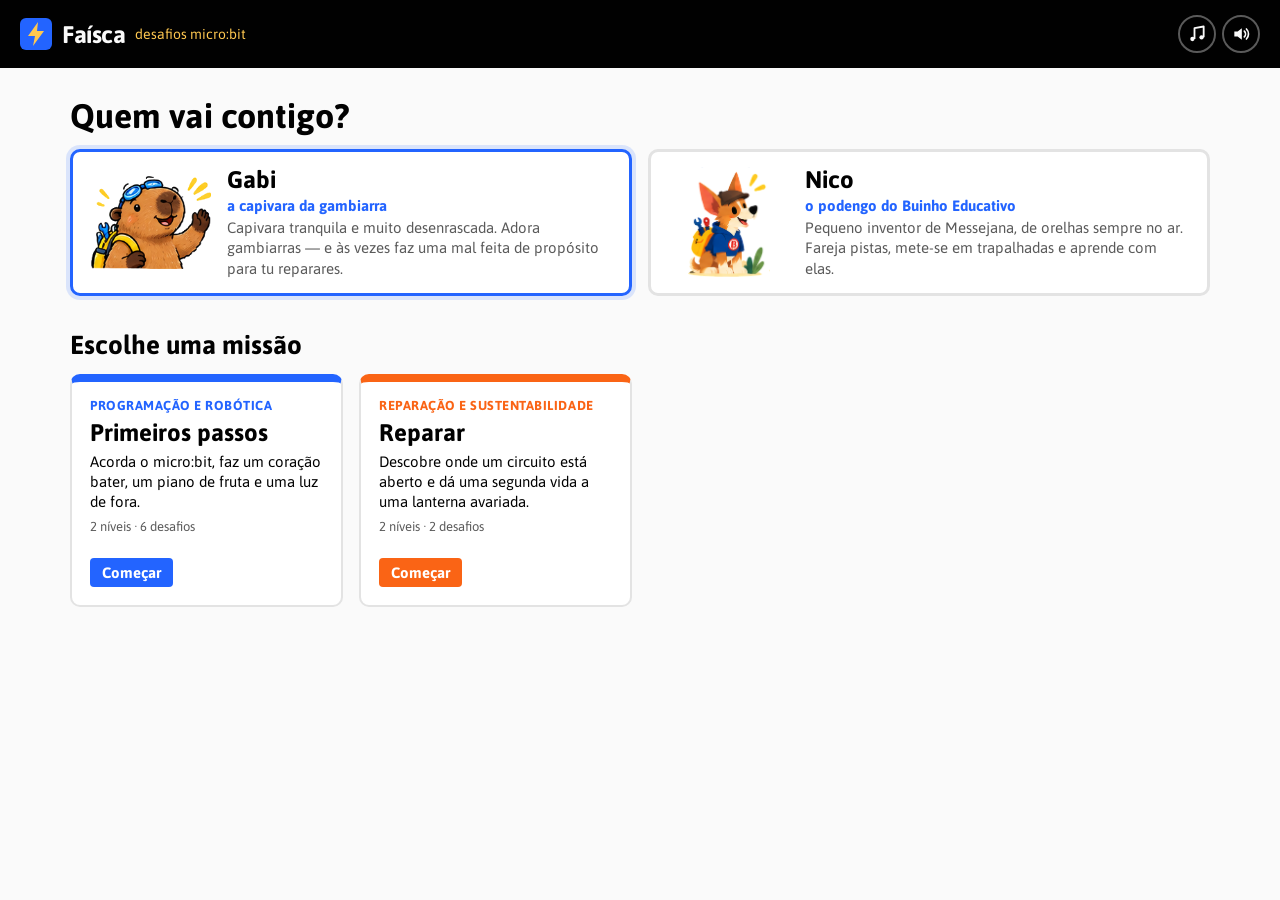
==== commit 0300c5fd: "feat(desafios): engine for sensors, numbers, variables, LEDs, servo, data log; per-mission test case" ====
--- a/desafios/index.html
+++ b/desafios/index.html
@@ -130,17 +130,23 @@
 <script src="vendor/blockly_compressed.js"></script>
 <script src="vendor/blockly-msg-pt.js"></script>
 <script src="js/blocks.js"></script>
+<script src="js/fonte.js"></script>
 <script src="js/sim.js"></script>
 <script src="js/som.js"></script>
 <script src="js/motor.js"></script>
 <script src="js/ble.js"></script>
 <script src="js/desafios.js"></script>
 <script src="js/tutor-analise.js"></script>
+<script src="js/pistas.js"></script>
 <!-- mascotes e missões: para acrescentar uma, juntar aqui o script -->
 <script src="mascotes/gabi.js"></script>
 <script src="mascotes/nico.js"></script>
 <script src="missoes/primeiros-passos.js"></script>
 <script src="missoes/reparar.js"></script>
+<script src="missoes/toy-hacking.js"></script>
+<script src="missoes/citizen-sensing.js"></script>
+<script src="missoes/matematica.js"></script>
+<script src="missoes/natureza.js"></script>
 <script src="js/tutor-motor.js"></script>
 <script src="js/tutor-ui.js"></script>
 <script src="js/hex.js"></script>
--- a/desafios/css/faisca.css
+++ b/desafios/css/faisca.css
@@ -358,3 +358,23 @@
 .topo .estado:not(.ok):not(.aviso) { display: none; }
 .passo.novo-nivel { margin-left: 34px; }
 @media (max-width: 1400px) { .topo .marca-sub { display: none; } .topo { gap: 16px; } }
+
+/* ---------------------------------------------------------------- sensores, variáveis e dados no micro:bit do ecrã */
+.sim-sensores { display: flex; flex-wrap: wrap; gap: 6px 10px; margin: 6px 0 4px; }
+.sim-sensores[hidden] { display: none; }
+.sim-slider { display: grid; grid-template-columns: auto 1fr 3.4em; align-items: center; gap: 8px; width: 100%; font-size: 14px; font-weight: 700; }
+.sim-slider[hidden] { display: none; }
+.sim-slider input { width: 100%; accent-color: var(--azul); }
+.sim-slider output { font-variant-numeric: tabular-nums; text-align: right; color: var(--cinza); }
+.btn-sensor { font-size: 13px; padding: 6px 10px; min-height: 0; }
+.btn-sensor[aria-pressed="true"] { background: var(--sol); }
+.sim-vars { display: flex; flex-wrap: wrap; gap: 6px; margin-top: 6px; }
+.sim-vars[hidden] { display: none; }
+.sim-vars span { font-size: 14px; background: #fff; border: 2px solid #dc143c; border-radius: 14px; padding: 2px 10px; font-variant-numeric: tabular-nums; }
+.sim-vars b { color: #dc143c; margin-right: 4px; }
+.sim-dados { width: 100%; border-collapse: collapse; font-size: 13px; margin-top: 6px; background: #fff; }
+.sim-dados caption { text-align: left; font-weight: 700; color: #378273; padding-bottom: 2px; }
+.sim-dados td { border: 1px solid var(--linha); padding: 2px 6px; }
+.sim-dados td:last-child { text-align: right; font-variant-numeric: tabular-nums; }
+.sim-dados[hidden] { display: none; }
+.lado { overflow-y: auto; }
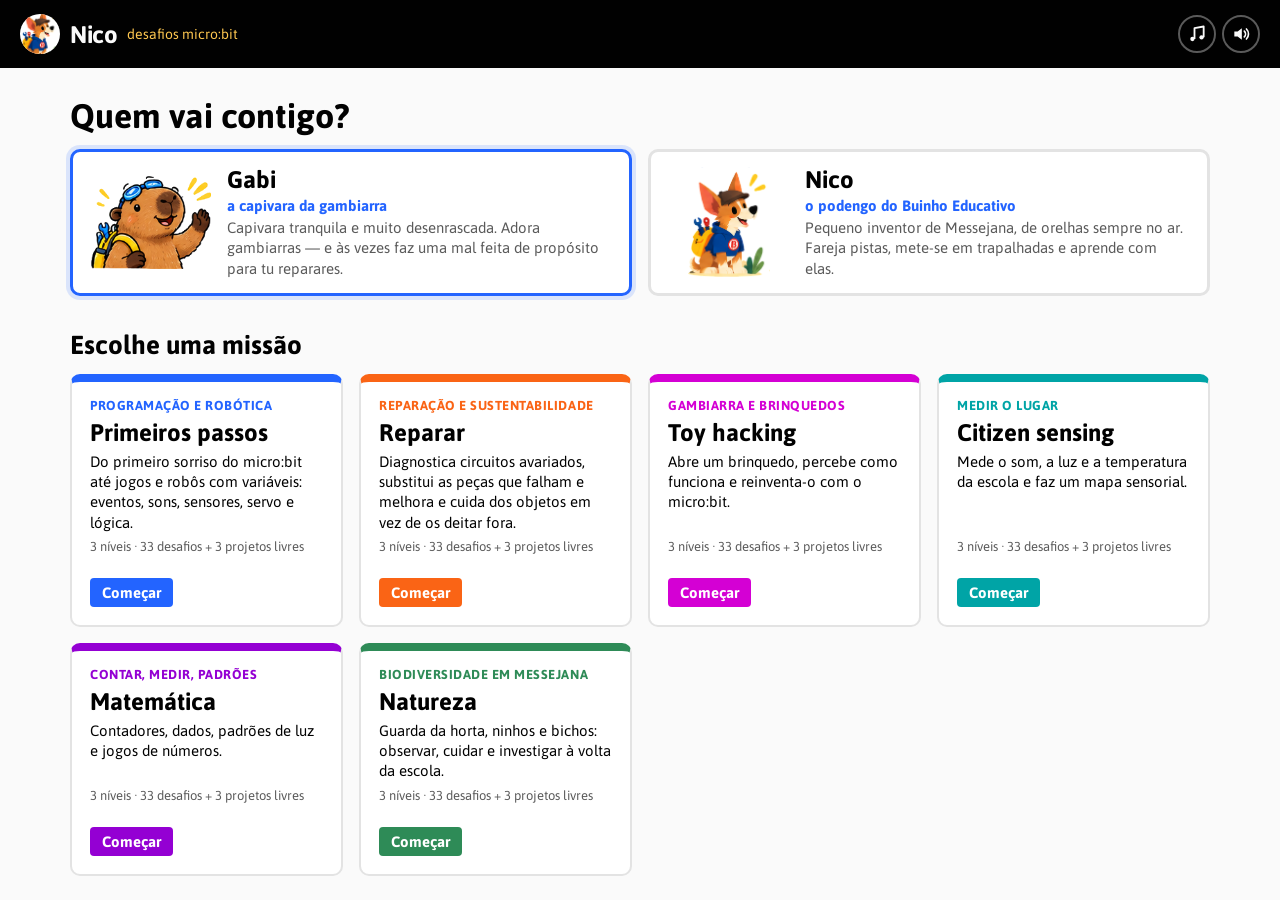
==== commit 8e328dd3: "chore(desafios): branding Nico (kept on branch; canonical copy now in Buinho-Creative-Hub/nico) Co-A" ====
--- a/desafios/index.html
+++ b/desafios/index.html
@@ -3,9 +3,9 @@
 <head>
 <meta charset="utf-8">
 <meta name="viewport" content="width=device-width, initial-scale=1">
-<title>Faísca · Desafios micro:bit</title>
+<title>Nico · Desafios micro:bit</title>
 <script src="js/escolha.js"></script>
-<link rel="icon" href="data:image/svg+xml,%3Csvg xmlns='http://www.w3.org/2000/svg' viewBox='0 0 32 32'%3E%3Crect width='32' height='32' rx='6' fill='%232364ff'/%3E%3Cpath d='M18 4 8 18h7l-2 10 11-15h-7z' fill='%23ffc850'/%3E%3C/svg%3E">
+<link rel="icon" href="img/nico/01_boas_vindas.png">
 <link rel="stylesheet" href="css/faisca.css">
 </head>
 <body>
--- a/desafios/css/faisca.css
+++ b/desafios/css/faisca.css
@@ -378,3 +378,20 @@
 .sim-dados td:last-child { text-align: right; font-variant-numeric: tabular-nums; }
 .sim-dados[hidden] { display: none; }
 .lado { overflow-y: auto; }
+/* secções da caixa de blocos grande (cor da gaveta do MakeCode) */
+.blocklyFlyoutLabelText { font-family: 'Asap', sans-serif !important; font-weight: 700; }
+.gaveta .blocklyFlyoutLabelText { fill: #5a5a5a; font-size: 15px; }
+.gaveta-novos .blocklyFlyoutLabelText { fill: #c27c00; }
+.gaveta-basico .blocklyFlyoutLabelText { fill: #1e90ff; } .gaveta-entrada .blocklyFlyoutLabelText { fill: #d400d4; }
+.gaveta-musica .blocklyFlyoutLabelText { fill: #e63022; } .gaveta-led .blocklyFlyoutLabelText { fill: #5c2d91; }
+.gaveta-ciclos .blocklyFlyoutLabelText { fill: #00aa00; } .gaveta-logica .blocklyFlyoutLabelText { fill: #00a4a6; }
+.gaveta-variaveis .blocklyFlyoutLabelText { fill: #dc143c; } .gaveta-matematica .blocklyFlyoutLabelText { fill: #9400d3; }
+.gaveta-pinos .blocklyFlyoutLabelText { fill: #b22222; } .gaveta-registodedados .blocklyFlyoutLabelText { fill: #378273; }
+/* caminho por nível: separador com o nome do nível */
+.nivel-tab { flex: 0 0 auto; margin-right: 10px; font: 700 13px 'Asap', sans-serif; color: var(--parede); background: transparent;
+  border: 2px solid rgba(255,255,255,0.35); border-radius: 14px; padding: 4px 10px; cursor: pointer; }
+.nivel-tab[aria-current="true"] { background: var(--parede); color: var(--tinta); border-color: var(--parede); }
+.nivel-tab:disabled { opacity: 0.4; cursor: not-allowed; }
+.caminho .passo { width: 34px; height: 34px; font-size: 15px; }
+.caminho .passo + .passo { margin-left: 12px; }
+.caminho .passo + .passo::before { width: 12px; }
